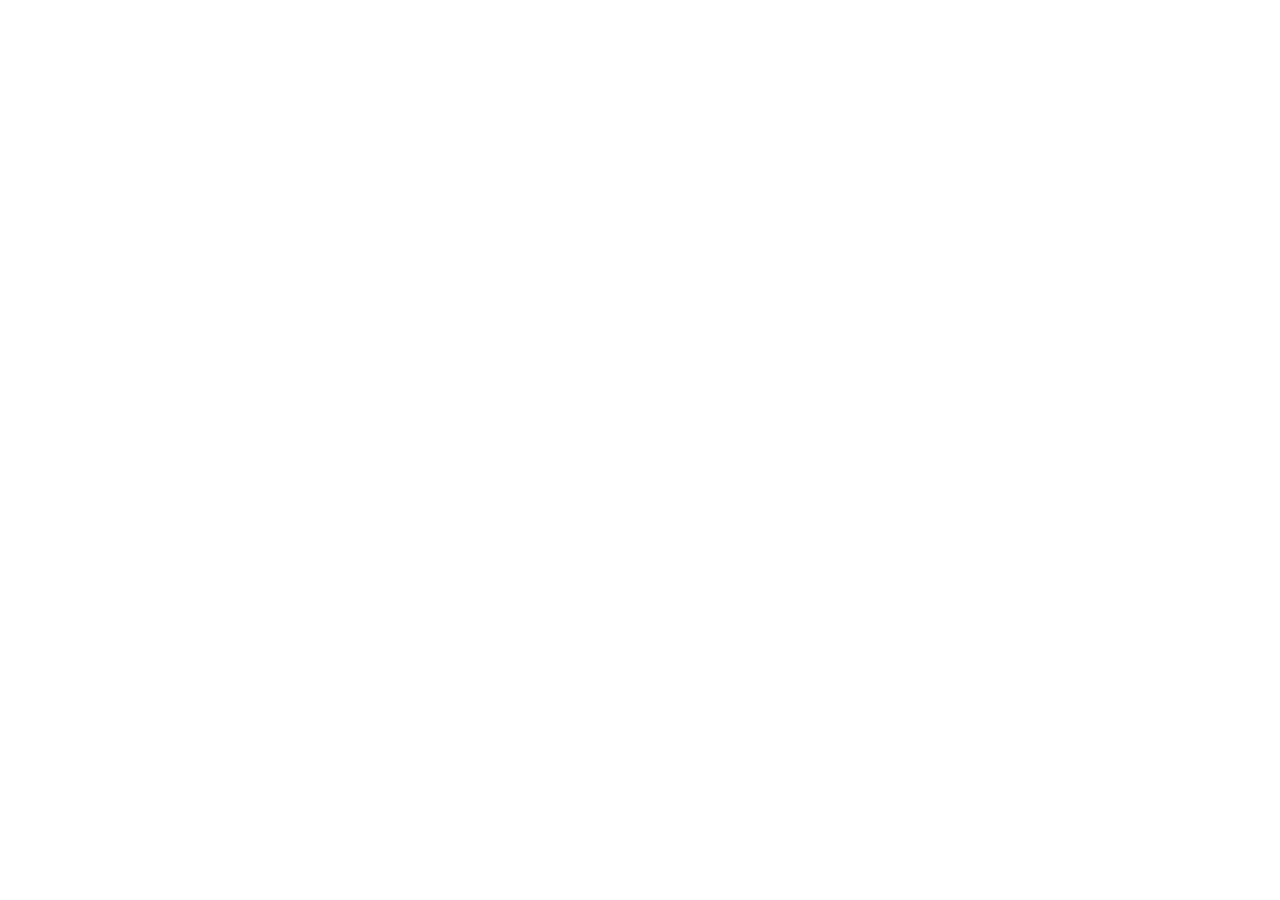
==== index.html @ a141ee7a "deploy: publish DECON website" ====
<!DOCTYPE html>
<html>
<head>
  <!--
    If you are serving your web app in a path other than the root, change the
    href value below to reflect the base path you are serving from.

    The path provided below has to start and end with a slash "/" in order for
    it to work correctly.

    For more details:
    * https://developer.mozilla.org/en-US/docs/Web/HTML/Element/base

    This is a placeholder for base href that will be replaced by the value of
    the `--base-href` argument provided to `flutter build`.
  -->
  <base href="/decon-site/">

  <meta charset="UTF-8">
  <meta content="IE=Edge" http-equiv="X-UA-Compatible">
  <meta name="description" content="DECON 2027: practical clinical conversations, speakers, programme, venue information and registration.">
  <meta name="theme-color" content="#4A153B">

  <!-- iOS meta tags & icons -->
  <meta name="mobile-web-app-capable" content="yes">
  <meta name="apple-mobile-web-app-status-bar-style" content="black">
  <meta name="apple-mobile-web-app-title" content="DECON 2027">
  <link rel="apple-touch-icon" href="icons/Icon-192.png">

  <!-- Favicon -->
  <link rel="icon" type="image/png" href="favicon.png"/>

  <title>DECON 2027</title>
  <link rel="manifest" href="manifest.json">
</head>
<body>
  <!--
    You can customize the "flutter_bootstrap.js" script.
    This is useful to provide a custom configuration to the Flutter loader
    or to give the user feedback during the initialization process.

    For more details:
    * https://docs.flutter.dev/platform-integration/web/initialization
  -->
  <script src="flutter_bootstrap.js" async></script>
</body>
</html>
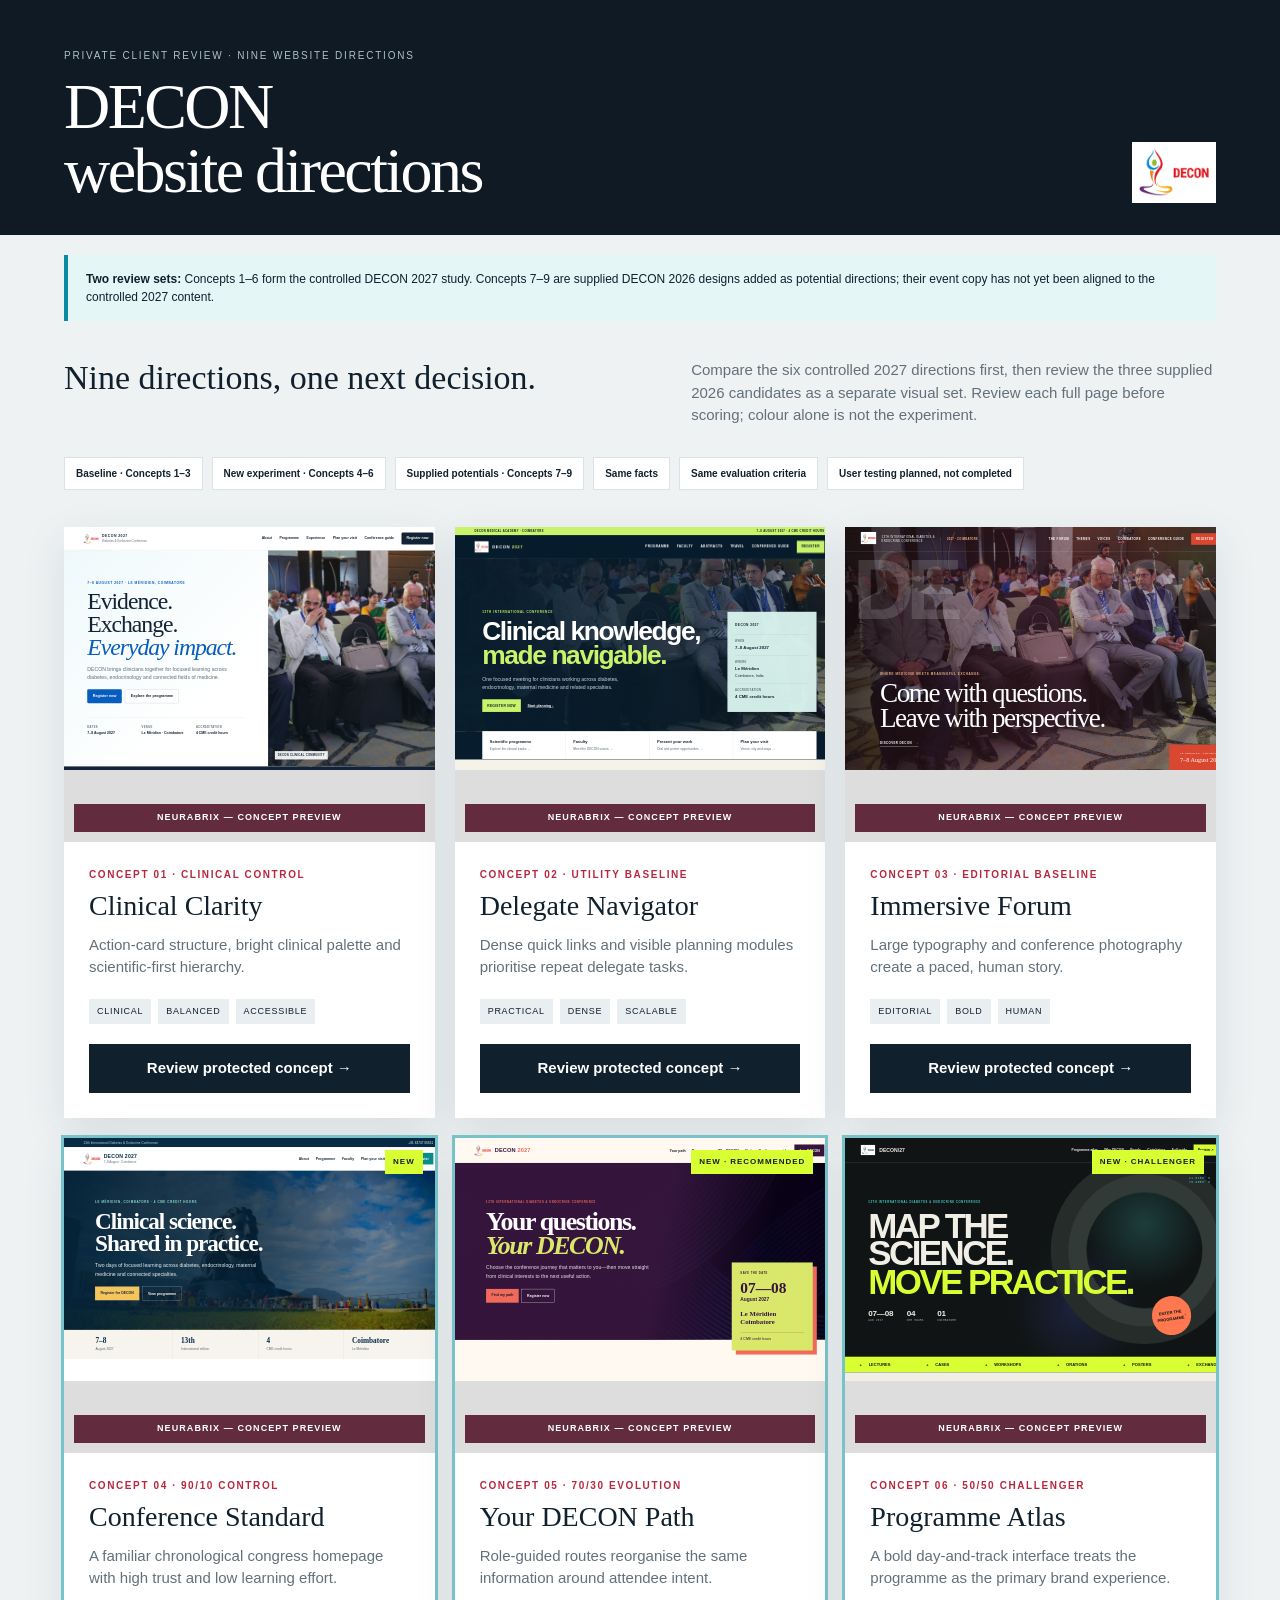
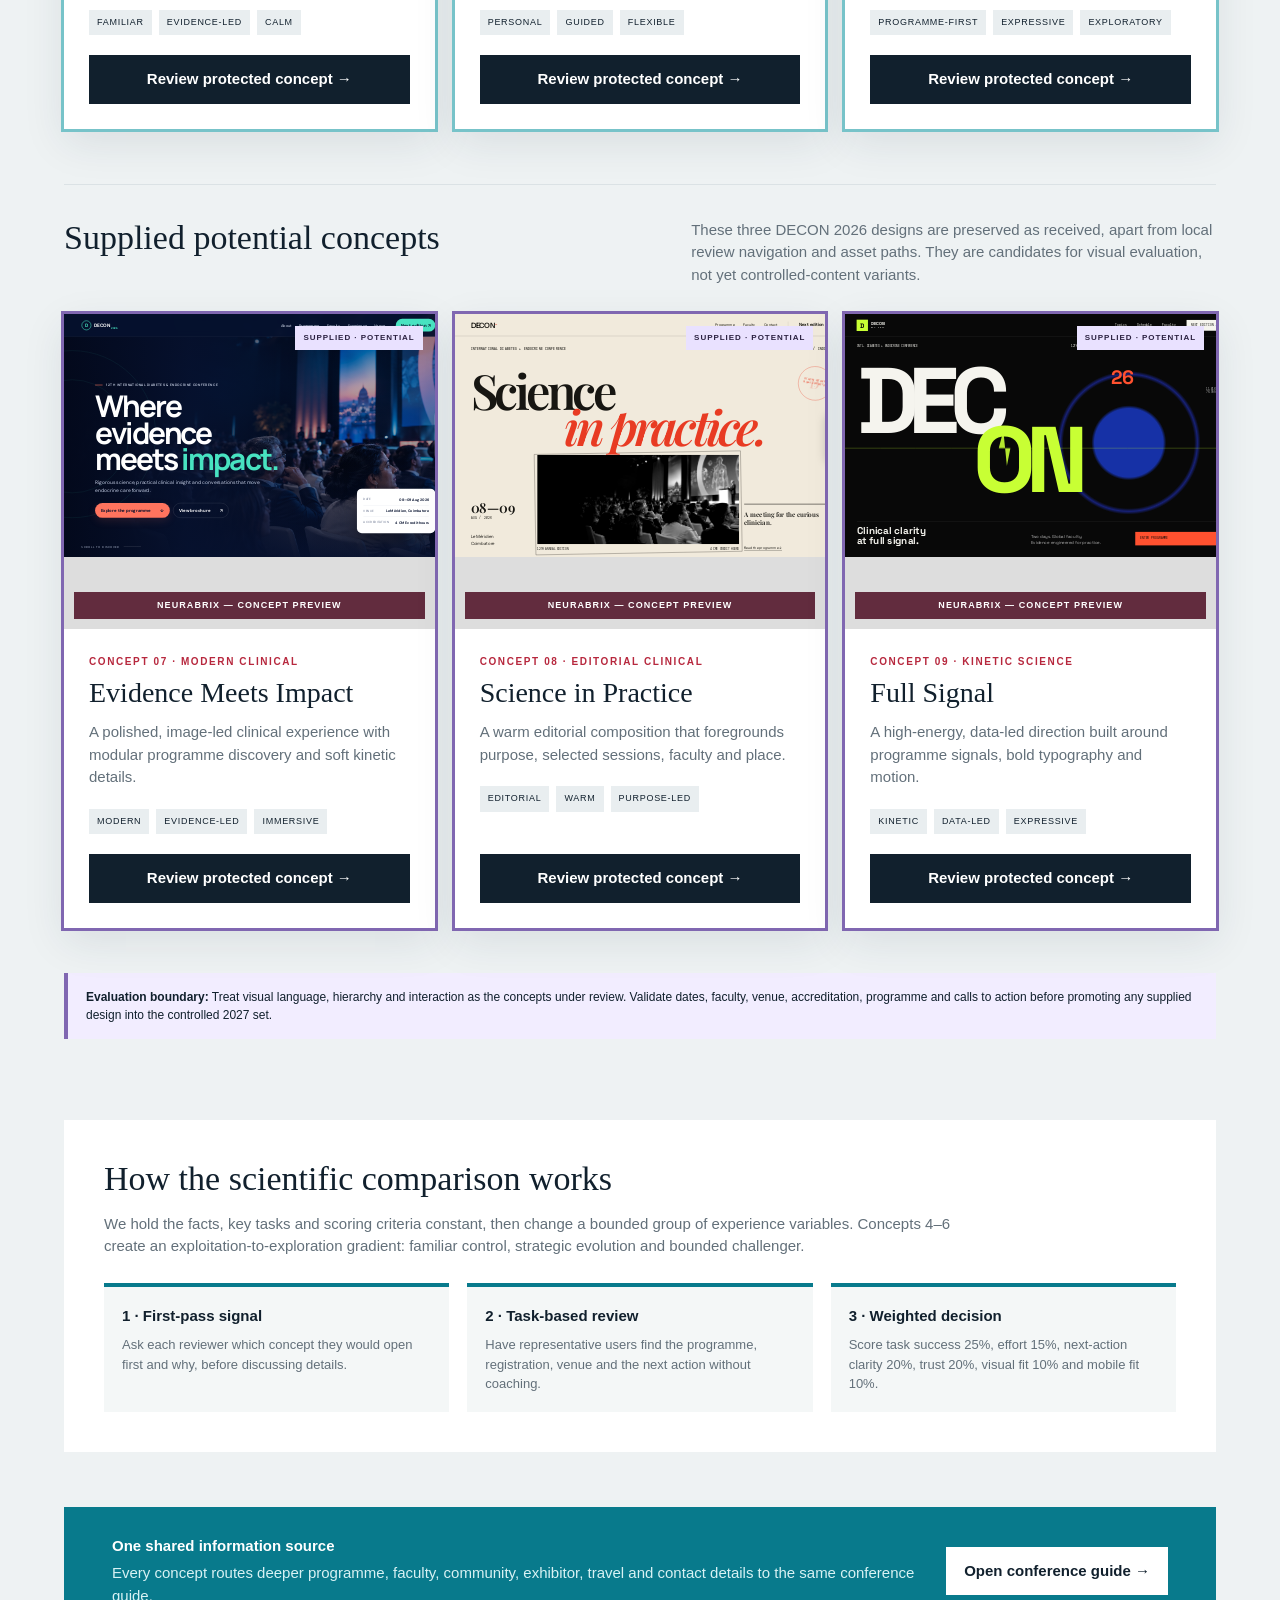
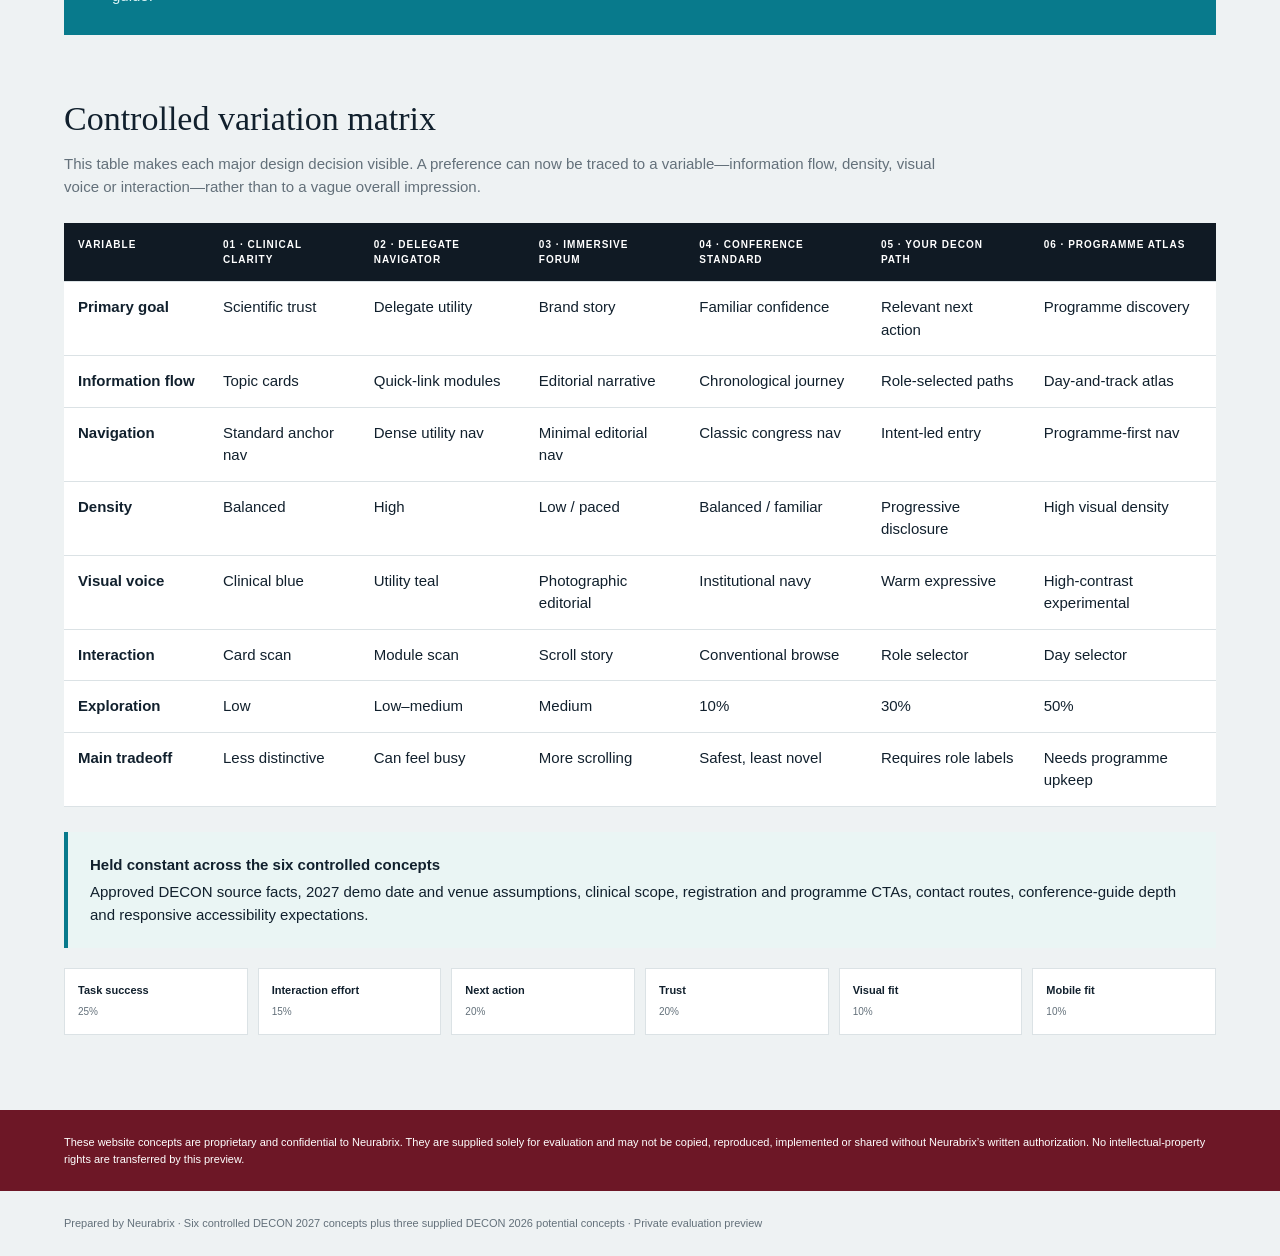
==== commit b101f453: "deploy: publish DECON concept review" ====
--- a/index.html
+++ b/index.html
@@ -1,47 +1,321 @@
-<!DOCTYPE html>
-<html>
+<!doctype html>
+<html lang="en">
 <head>
-  <!--
-    If you are serving your web app in a path other than the root, change the
-    href value below to reflect the base path you are serving from.
-
-    The path provided below has to start and end with a slash "/" in order for
-    it to work correctly.
-
-    For more details:
-    * https://developer.mozilla.org/en-US/docs/Web/HTML/Element/base
-
-    This is a placeholder for base href that will be replaced by the value of
-    the `--base-href` argument provided to `flutter build`.
-  -->
-  <base href="/decon-site/">
-
-  <meta charset="UTF-8">
-  <meta content="IE=Edge" http-equiv="X-UA-Compatible">
-  <meta name="description" content="DECON 2027: practical clinical conversations, speakers, programme, venue information and registration.">
-  <meta name="theme-color" content="#4A153B">
-
-  <!-- iOS meta tags & icons -->
-  <meta name="mobile-web-app-capable" content="yes">
-  <meta name="apple-mobile-web-app-status-bar-style" content="black">
-  <meta name="apple-mobile-web-app-title" content="DECON 2027">
-  <link rel="apple-touch-icon" href="icons/Icon-192.png">
-
-  <!-- Favicon -->
-  <link rel="icon" type="image/png" href="favicon.png"/>
-
-  <title>DECON 2027</title>
-  <link rel="manifest" href="manifest.json">
+<meta charset="utf-8">
+<meta name="viewport" content="width=device-width, initial-scale=1">
+<meta name="robots" content="noindex, nofollow">
+<meta name="description" content="Private review of six controlled DECON 2027 concepts and three supplied DECON 2026 potential concepts.">
+<link rel="canonical" href="https://decon.neurabrix.co/">
+<title>DECON · Nine-concept review</title>
+<style>
+:root{--ink:#11202d;--muted:#63707a;--paper:#eef2f3;--white:#fff;--accent:#b7283e;--teal:#087a8c;--line:#dbe2e5}*{box-sizing:border-box}html{scroll-behavior:smooth}body{margin:0;background:var(--paper);color:var(--ink);font:15px/1.5 Arial,sans-serif;overflow-x:hidden}header{padding:48px clamp(18px,5vw,72px) 32px;background:#101a24;color:white;display:grid;grid-template-columns:1fr auto;gap:30px;align-items:end}header p{margin:0;text-transform:uppercase;letter-spacing:.18em;font-size:10px;color:#adc0cd}h1{font:clamp(36px,5vw,68px)/1 Georgia,serif;margin:12px 0 0;letter-spacing:-.04em}header img{width:84px;background:white;padding:6px}.notice{margin:20px clamp(18px,5vw,72px) 0;padding:15px 18px;background:#e5f6f7;border-left:4px solid #098ca1;font-size:12px}.intro{padding:38px clamp(18px,5vw,72px) 15px;display:grid;grid-template-columns:1fr 1fr;gap:8vw}.intro h2,.method h2,.matrix h2{font:34px Georgia,serif;margin:0}.intro p{color:var(--muted);margin:0}.legend{padding:15px clamp(18px,5vw,72px);display:flex;gap:9px;flex-wrap:wrap}.legend span{background:#fff;padding:8px 11px;border:1px solid var(--line);font-size:10px;font-weight:800}.concepts{padding:22px clamp(18px,5vw,72px) 45px;display:grid;grid-template-columns:repeat(3,minmax(0,1fr));gap:20px}.card{min-width:0;background:white;box-shadow:0 13px 40px rgba(30,50,65,.1);display:flex;flex-direction:column;position:relative}.card.new{outline:3px solid #77c3c9}.new-label{position:absolute;z-index:3;right:12px;top:12px;background:#d8ff32;color:#17202a;padding:6px 8px;text-transform:uppercase;font-size:8px;letter-spacing:.12em;font-weight:900}.preview{height:315px;position:relative;overflow:hidden;background:#ddd}.preview iframe{width:1440px;height:900px;border:0;transform:scale(.27);transform-origin:top left;pointer-events:none}.preview:after{content:'Neurabrix — Concept preview';position:absolute;inset:auto 10px 10px;background:rgba(81,20,40,.88);color:white;padding:7px;text-align:center;text-transform:uppercase;letter-spacing:.12em;font-size:9px;font-weight:900}.body{padding:25px;display:flex;flex-direction:column;flex:1}.number{font-size:10px;text-transform:uppercase;letter-spacing:.16em;font-weight:800;color:var(--accent)}h3{font:28px Georgia,serif;margin:8px 0 12px}.body p{color:var(--muted);margin:0}.tags{display:flex;gap:7px;flex-wrap:wrap;margin:20px 0}.tags span{font-size:9px;text-transform:uppercase;letter-spacing:.08em;background:#e9eef0;padding:6px 8px}.body a{display:block;margin-top:auto;background:var(--ink);color:white;text-align:center;text-decoration:none;padding:13px;font-weight:800}.method{margin:15px clamp(18px,5vw,72px) 55px;background:#fff;padding:40px}.method>p{max-width:880px;color:var(--muted)}.steps{display:grid;grid-template-columns:repeat(3,1fr);gap:18px;margin-top:25px}.steps article{border-top:4px solid var(--teal);padding:18px;background:#f4f7f7}.steps b{display:block;margin-bottom:8px}.steps p{margin:0;color:var(--muted);font-size:13px}.guide{margin:0 clamp(18px,5vw,72px) 65px;background:#087a8c;color:#fff;padding:28px clamp(20px,4vw,48px);display:flex;align-items:center;justify-content:space-between;gap:30px}.guide p{margin:5px 0 0;color:#d8f2f4}.guide a{background:#fff;color:var(--ink);padding:13px 18px;text-decoration:none;font-weight:900;white-space:nowrap}.matrix{padding:0 clamp(18px,5vw,72px) 75px}.matrix>p{color:var(--muted);max-width:900px}.table-wrap{overflow-x:auto;margin-top:25px}table{width:100%;border-collapse:collapse;background:white;min-width:1080px}th,td{text-align:left;padding:14px;border-bottom:1px solid var(--line);vertical-align:top}th{font-size:10px;text-transform:uppercase;letter-spacing:.1em;background:#101a24;color:#fff}td:first-child{font-weight:800;position:sticky;left:0;background:#fff;min-width:145px}.constant{background:#eaf5f4;padding:22px;margin-top:25px;border-left:4px solid var(--teal)}.constant b{display:block;margin-bottom:5px}.score{display:grid;grid-template-columns:repeat(6,1fr);gap:10px;margin-top:20px}.score div{background:#fff;border:1px solid var(--line);padding:13px}.score b{display:block;font-size:11px}.score span{color:var(--muted);font-size:10px}.confidential{padding:24px clamp(18px,5vw,72px);background:#6d1726;color:white;font-size:11px}footer{padding:24px clamp(18px,5vw,72px);font-size:11px;color:var(--muted)}@media(max-width:1050px){.concepts{grid-template-columns:1fr 1fr}.preview{height:350px}.preview iframe{transform:scale(.31)}.intro{grid-template-columns:1fr}.steps{grid-template-columns:1fr}.score{grid-template-columns:1fr 1fr 1fr}}@media(max-width:650px){header{grid-template-columns:1fr;padding-top:30px}header img{display:none}.concepts{grid-template-columns:1fr;padding-left:12px;padding-right:12px}.preview{height:230px}.preview iframe{transform:scale(.19)}.intro,.matrix{padding-left:18px;padding-right:18px}.notice{margin-left:12px;margin-right:12px}.method{margin-left:12px;margin-right:12px;padding:24px}.guide{margin-left:12px;margin-right:12px;display:block}.guide a{display:block;margin-top:18px;white-space:normal;text-align:center}.score{grid-template-columns:1fr 1fr}}@media(max-width:180px){body *{overflow-wrap:anywhere;min-width:0}header,.intro,.matrix{padding-left:8px;padding-right:8px}.notice,.method{margin-left:6px;margin-right:6px;padding:10px}.concepts{padding-left:6px;padding-right:6px}.guide{margin-left:6px;margin-right:6px;padding:10px}.guide a{padding:8px}.body{padding:12px}.preview iframe{transform:scale(.085)}h1{font-size:28px}.score{grid-template-columns:1fr}}
+</style>
+<style>
+.potential-set{padding:10px 0 30px}.potential-heading{margin:0 clamp(18px,5vw,72px);padding:34px 0 0;border-top:1px solid var(--line);display:grid;grid-template-columns:1fr 1fr;gap:8vw}.potential-heading h2{font:34px Georgia,serif;margin:0}.potential-heading p{margin:0;color:var(--muted)}.potential-concepts{padding-top:28px}.card.potential{outline:3px solid #8067b1}.potential-label{position:absolute;z-index:3;right:12px;top:12px;background:#e9e1ff;color:#2b2141;padding:6px 8px;text-transform:uppercase;font-size:8px;letter-spacing:.12em;font-weight:900}.potential-note{margin:0 clamp(18px,5vw,72px) 36px;padding:15px 18px;background:#f2edff;border-left:4px solid #8067b1;font-size:12px}@media(max-width:1050px){.potential-heading{grid-template-columns:1fr}}@media(max-width:650px){.potential-heading{margin-left:18px;margin-right:18px}.potential-note{margin-left:12px;margin-right:12px}}@media(max-width:180px){.potential-heading{margin-left:8px;margin-right:8px}.potential-note{margin-left:6px;margin-right:6px;padding:10px}}
+</style>
 </head>
 <body>
-  <!--
-    You can customize the "flutter_bootstrap.js" script.
-    This is useful to provide a custom configuration to the Flutter loader
-    or to give the user feedback during the initialization process.
-
-    For more details:
-    * https://docs.flutter.dev/platform-integration/web/initialization
-  -->
-  <script src="flutter_bootstrap.js" async></script>
+<header>
+<div>
+<p>Private client review · Nine website directions</p>
+<h1>DECON<br>website directions</h1>
+</div>
+<img src="assets/images/decon-logo.png" alt="DECON Medical Academy">
+</header>
+<div class="notice">
+<b>Two review sets:</b> Concepts 1–6 form the controlled DECON 2027 study. Concepts 7–9 are supplied DECON 2026 designs added as potential directions; their event copy has not yet been aligned to the controlled 2027 content.</div>
+<section class="intro">
+<div>
+<h2>Nine directions, one next decision.</h2>
+</div>
+<p>Compare the six controlled 2027 directions first, then review the three supplied 2026 candidates as a separate visual set. Review each full page before scoring; colour alone is not the experiment.</p>
+</section>
+<div class="legend">
+<span>Baseline · Concepts 1–3</span>
+<span>New experiment · Concepts 4–6</span>
+<span>Supplied potentials · Concepts 7–9</span>
+<span>Same facts</span>
+<span>Same evaluation criteria</span>
+<span>User testing planned, not completed</span>
+</div>
+<section class="concepts" aria-label="Controlled DECON 2027 website concepts">
+  <article class="card">
+<div class="preview">
+<iframe src="concept-01/" title="Clinical Clarity thumbnail">
+</iframe>
+</div>
+<div class="body">
+<span class="number">Concept 01 · Clinical control</span>
+<h3>Clinical Clarity</h3>
+<p>Action-card structure, bright clinical palette and scientific-first hierarchy.</p>
+<div class="tags">
+<span>Clinical</span>
+<span>Balanced</span>
+<span>Accessible</span>
+</div>
+<a href="preview/concept-01.html">Review protected concept →</a>
+</div>
+</article>
+  <article class="card">
+<div class="preview">
+<iframe src="concept-02/" title="Delegate Navigator thumbnail">
+</iframe>
+</div>
+<div class="body">
+<span class="number">Concept 02 · Utility baseline</span>
+<h3>Delegate Navigator</h3>
+<p>Dense quick links and visible planning modules prioritise repeat delegate tasks.</p>
+<div class="tags">
+<span>Practical</span>
+<span>Dense</span>
+<span>Scalable</span>
+</div>
+<a href="preview/concept-02.html">Review protected concept →</a>
+</div>
+</article>
+  <article class="card">
+<div class="preview">
+<iframe src="concept-03/" title="Immersive Forum thumbnail">
+</iframe>
+</div>
+<div class="body">
+<span class="number">Concept 03 · Editorial baseline</span>
+<h3>Immersive Forum</h3>
+<p>Large typography and conference photography create a paced, human story.</p>
+<div class="tags">
+<span>Editorial</span>
+<span>Bold</span>
+<span>Human</span>
+</div>
+<a href="preview/concept-03.html">Review protected concept →</a>
+</div>
+</article>
+  <article class="card new">
+<span class="new-label">New</span>
+<div class="preview">
+<iframe src="concept-04/" title="Conference Standard thumbnail">
+</iframe>
+</div>
+<div class="body">
+<span class="number">Concept 04 · 90/10 control</span>
+<h3>Conference Standard</h3>
+<p>A familiar chronological congress homepage with high trust and low learning effort.</p>
+<div class="tags">
+<span>Familiar</span>
+<span>Evidence-led</span>
+<span>Calm</span>
+</div>
+<a href="preview/concept-04.html">Review protected concept →</a>
+</div>
+</article>
+  <article class="card new">
+<span class="new-label">New · Recommended</span>
+<div class="preview">
+<iframe src="concept-05/" title="Your DECON Path thumbnail">
+</iframe>
+</div>
+<div class="body">
+<span class="number">Concept 05 · 70/30 evolution</span>
+<h3>Your DECON Path</h3>
+<p>Role-guided routes reorganise the same information around attendee intent.</p>
+<div class="tags">
+<span>Personal</span>
+<span>Guided</span>
+<span>Flexible</span>
+</div>
+<a href="preview/concept-05.html">Review protected concept →</a>
+</div>
+</article>
+  <article class="card new">
+<span class="new-label">New · Challenger</span>
+<div class="preview">
+<iframe src="concept-06/" title="Programme Atlas thumbnail">
+</iframe>
+</div>
+<div class="body">
+<span class="number">Concept 06 · 50/50 challenger</span>
+<h3>Programme Atlas</h3>
+<p>A bold day-and-track interface treats the programme as the primary brand experience.</p>
+<div class="tags">
+<span>Programme-first</span>
+<span>Expressive</span>
+<span>Exploratory</span>
+</div>
+<a href="preview/concept-06.html">Review protected concept →</a>
+</div>
+</article>
+</section>
+<section class="potential-set" aria-labelledby="potential-concepts-title">
+<div class="potential-heading">
+<h2 id="potential-concepts-title">Supplied potential concepts</h2>
+<p>These three DECON 2026 designs are preserved as received, apart from local review navigation and asset paths. They are candidates for visual evaluation, not yet controlled-content variants.</p>
+</div>
+<div class="concepts potential-concepts">
+<article class="card potential">
+<span class="potential-label">Supplied · Potential</span>
+<div class="preview"><iframe src="concept-07/" title="Evidence Meets Impact thumbnail"></iframe></div>
+<div class="body"><span class="number">Concept 07 · Modern clinical</span><h3>Evidence Meets Impact</h3><p>A polished, image-led clinical experience with modular programme discovery and soft kinetic details.</p><div class="tags"><span>Modern</span><span>Evidence-led</span><span>Immersive</span></div><a href="preview/concept-07.html">Review protected concept →</a></div>
+</article>
+<article class="card potential">
+<span class="potential-label">Supplied · Potential</span>
+<div class="preview"><iframe src="concept-08/" title="Science in Practice thumbnail"></iframe></div>
+<div class="body"><span class="number">Concept 08 · Editorial clinical</span><h3>Science in Practice</h3><p>A warm editorial composition that foregrounds purpose, selected sessions, faculty and place.</p><div class="tags"><span>Editorial</span><span>Warm</span><span>Purpose-led</span></div><a href="preview/concept-08.html">Review protected concept →</a></div>
+</article>
+<article class="card potential">
+<span class="potential-label">Supplied · Potential</span>
+<div class="preview"><iframe src="concept-09/" title="Full Signal thumbnail"></iframe></div>
+<div class="body"><span class="number">Concept 09 · Kinetic science</span><h3>Full Signal</h3><p>A high-energy, data-led direction built around programme signals, bold typography and motion.</p><div class="tags"><span>Kinetic</span><span>Data-led</span><span>Expressive</span></div><a href="preview/concept-09.html">Review protected concept →</a></div>
+</article>
+</div>
+<div class="potential-note"><b>Evaluation boundary:</b> Treat visual language, hierarchy and interaction as the concepts under review. Validate dates, faculty, venue, accreditation, programme and calls to action before promoting any supplied design into the controlled 2027 set.</div>
+</section>
+<section class="method">
+<h2>How the scientific comparison works</h2>
+<p>We hold the facts, key tasks and scoring criteria constant, then change a bounded group of experience variables. Concepts 4–6 create an exploitation-to-exploration gradient: familiar control, strategic evolution and bounded challenger.</p>
+<div class="steps">
+<article>
+<b>1 · First-pass signal</b>
+<p>Ask each reviewer which concept they would open first and why, before discussing details.</p>
+</article>
+<article>
+<b>2 · Task-based review</b>
+<p>Have representative users find the programme, registration, venue and the next action without coaching.</p>
+</article>
+<article>
+<b>3 · Weighted decision</b>
+<p>Score task success 25%, effort 15%, next-action clarity 20%, trust 20%, visual fit 10% and mobile fit 10%.</p>
+</article>
+</div>
+</section>
+<section class="guide">
+<div>
+<b>One shared information source</b>
+<p>Every concept routes deeper programme, faculty, community, exhibitor, travel and contact details to the same conference guide.</p>
+</div>
+<a href="conference-guide/">Open conference guide →</a>
+</section>
+<section class="matrix">
+<h2>Controlled variation matrix</h2>
+<p>This table makes each major design decision visible. A preference can now be traced to a variable—information flow, density, visual voice or interaction—rather than to a vague overall impression.</p>
+<div class="table-wrap">
+<table>
+<thead>
+<tr>
+<th>Variable</th>
+<th>01 · Clinical Clarity</th>
+<th>02 · Delegate Navigator</th>
+<th>03 · Immersive Forum</th>
+<th>04 · Conference Standard</th>
+<th>05 · Your DECON Path</th>
+<th>06 · Programme Atlas</th>
+</tr>
+</thead>
+<tbody>
+<tr>
+<td>Primary goal</td>
+<td>Scientific trust</td>
+<td>Delegate utility</td>
+<td>Brand story</td>
+<td>Familiar confidence</td>
+<td>Relevant next action</td>
+<td>Programme discovery</td>
+</tr>
+<tr>
+<td>Information flow</td>
+<td>Topic cards</td>
+<td>Quick-link modules</td>
+<td>Editorial narrative</td>
+<td>Chronological journey</td>
+<td>Role-selected paths</td>
+<td>Day-and-track atlas</td>
+</tr>
+<tr>
+<td>Navigation</td>
+<td>Standard anchor nav</td>
+<td>Dense utility nav</td>
+<td>Minimal editorial nav</td>
+<td>Classic congress nav</td>
+<td>Intent-led entry</td>
+<td>Programme-first nav</td>
+</tr>
+<tr>
+<td>Density</td>
+<td>Balanced</td>
+<td>High</td>
+<td>Low / paced</td>
+<td>Balanced / familiar</td>
+<td>Progressive disclosure</td>
+<td>High visual density</td>
+</tr>
+<tr>
+<td>Visual voice</td>
+<td>Clinical blue</td>
+<td>Utility teal</td>
+<td>Photographic editorial</td>
+<td>Institutional navy</td>
+<td>Warm expressive</td>
+<td>High-contrast experimental</td>
+</tr>
+<tr>
+<td>Interaction</td>
+<td>Card scan</td>
+<td>Module scan</td>
+<td>Scroll story</td>
+<td>Conventional browse</td>
+<td>Role selector</td>
+<td>Day selector</td>
+</tr>
+<tr>
+<td>Exploration</td>
+<td>Low</td>
+<td>Low–medium</td>
+<td>Medium</td>
+<td>10%</td>
+<td>30%</td>
+<td>50%</td>
+</tr>
+<tr>
+<td>Main tradeoff</td>
+<td>Less distinctive</td>
+<td>Can feel busy</td>
+<td>More scrolling</td>
+<td>Safest, least novel</td>
+<td>Requires role labels</td>
+<td>Needs programme upkeep</td>
+</tr>
+</tbody>
+</table>
+</div>
+<div class="constant">
+<b>Held constant across the six controlled concepts</b>Approved DECON source facts, 2027 demo date and venue assumptions, clinical scope, registration and programme CTAs, contact routes, conference-guide depth and responsive accessibility expectations.</div>
+<div class="score">
+<div>
+<b>Task success</b>
+<span>25%</span>
+</div>
+<div>
+<b>Interaction effort</b>
+<span>15%</span>
+</div>
+<div>
+<b>Next action</b>
+<span>20%</span>
+</div>
+<div>
+<b>Trust</b>
+<span>20%</span>
+</div>
+<div>
+<b>Visual fit</b>
+<span>10%</span>
+</div>
+<div>
+<b>Mobile fit</b>
+<span>10%</span>
+</div>
+</div>
+</section>
+<div class="confidential">These website concepts are proprietary and confidential to Neurabrix. They are supplied solely for evaluation and may not be copied, reproduced, implemented or shared without Neurabrix’s written authorization. No intellectual-property rights are transferred by this preview.</div>
+<footer>Prepared by Neurabrix · Six controlled DECON 2027 concepts plus three supplied DECON 2026 potential concepts · Private evaluation preview</footer>
 </body>
 </html>
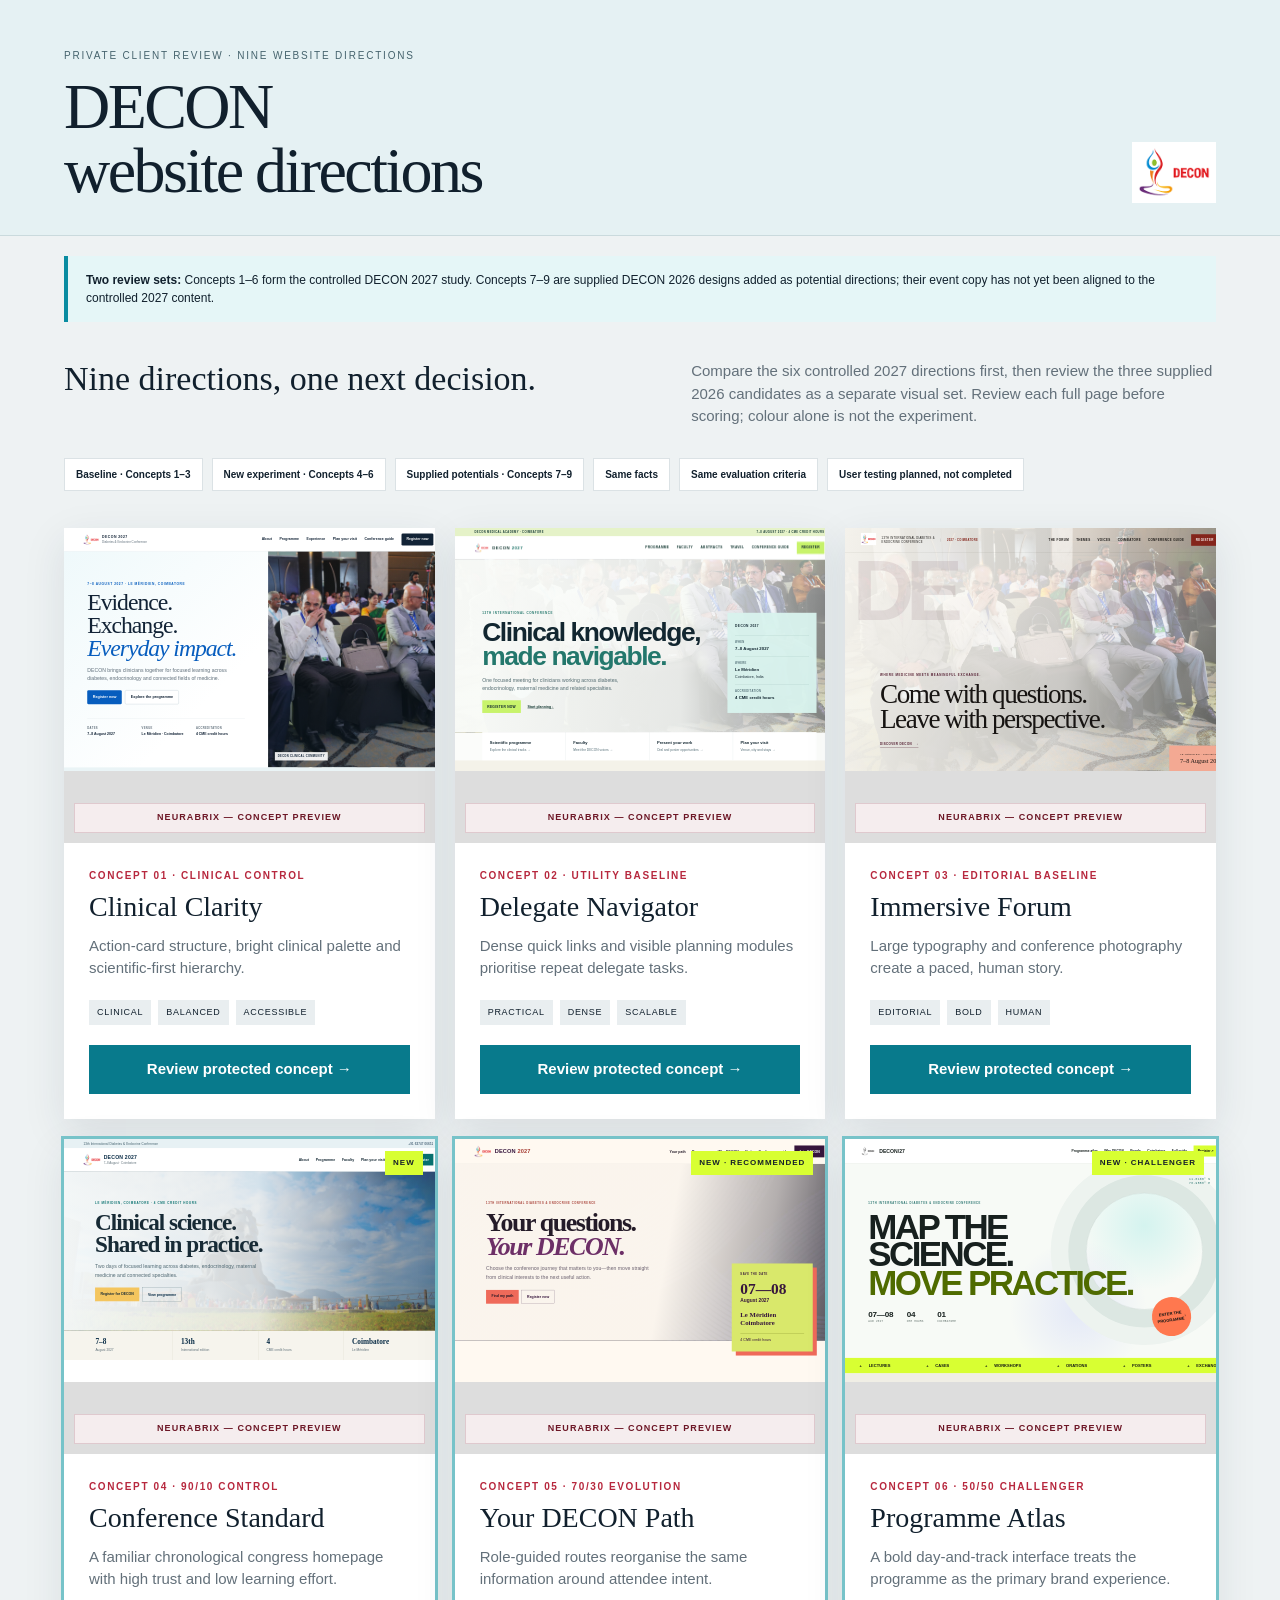
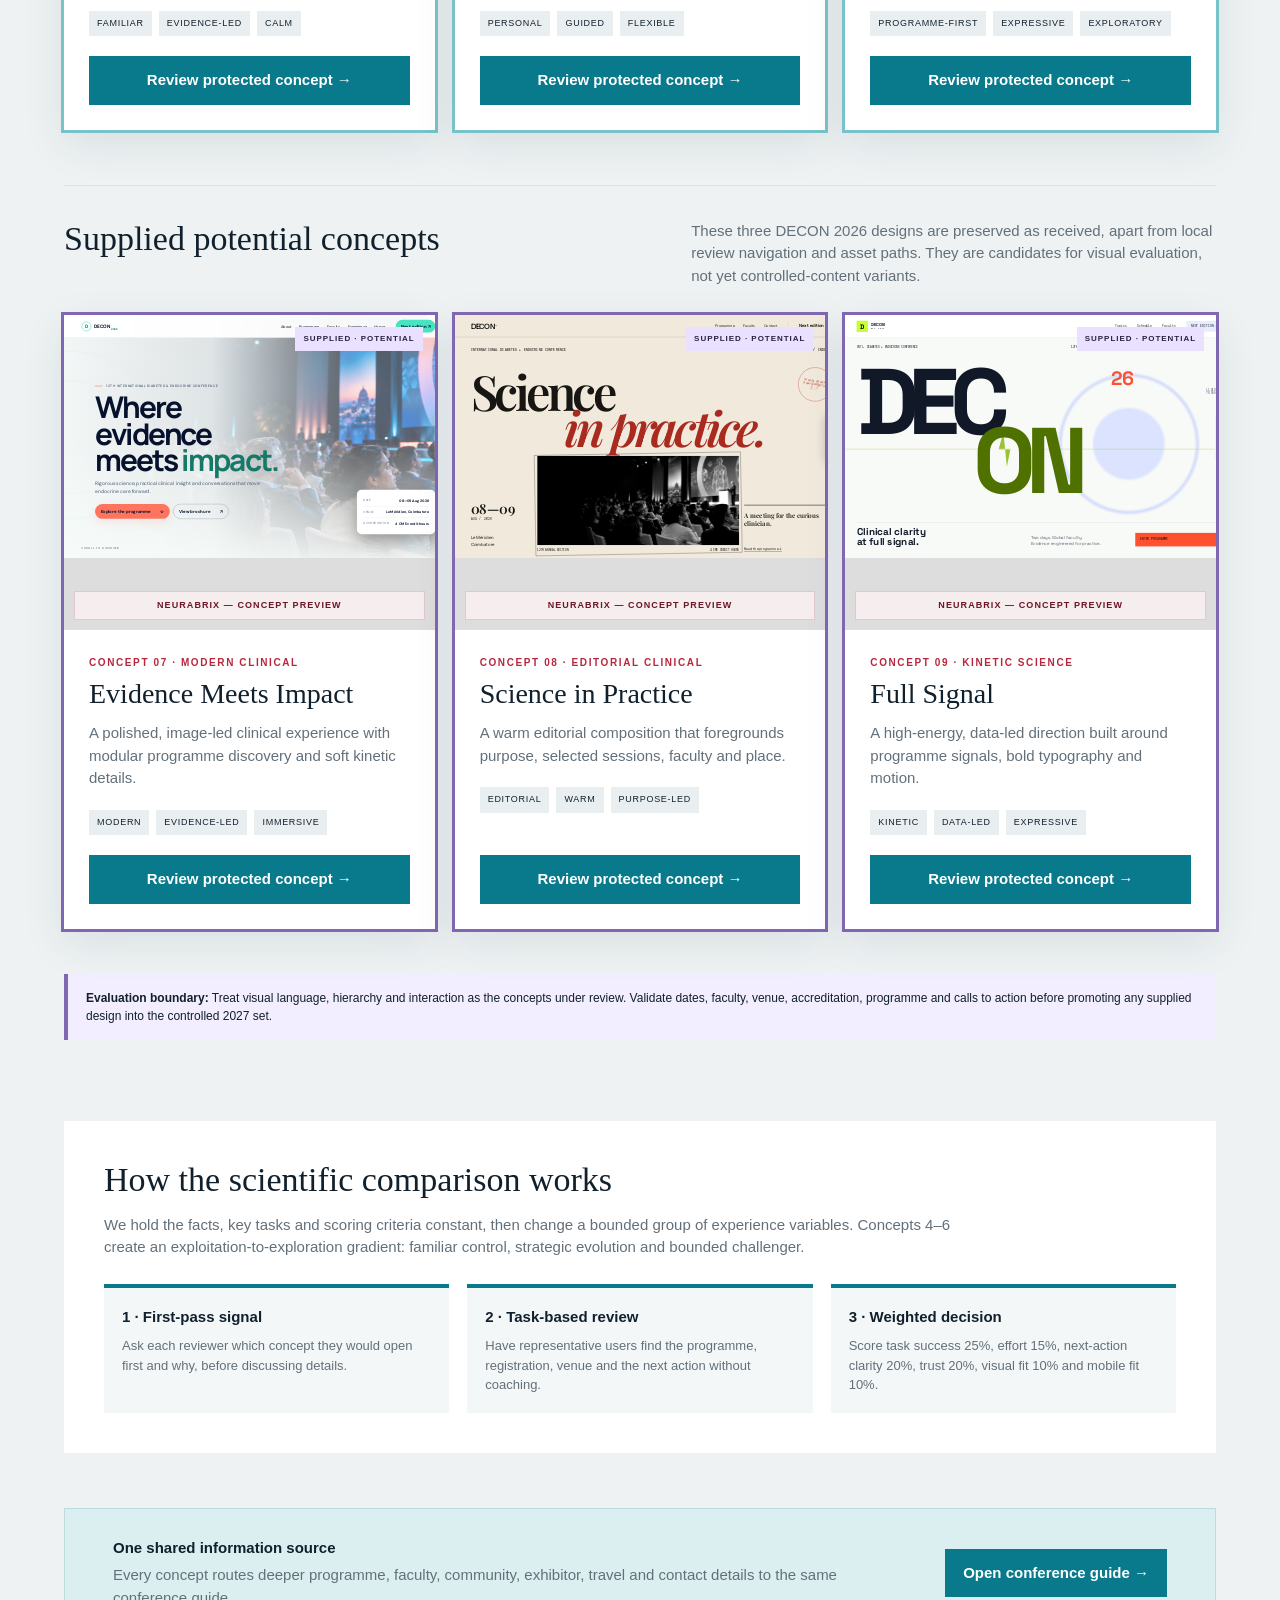
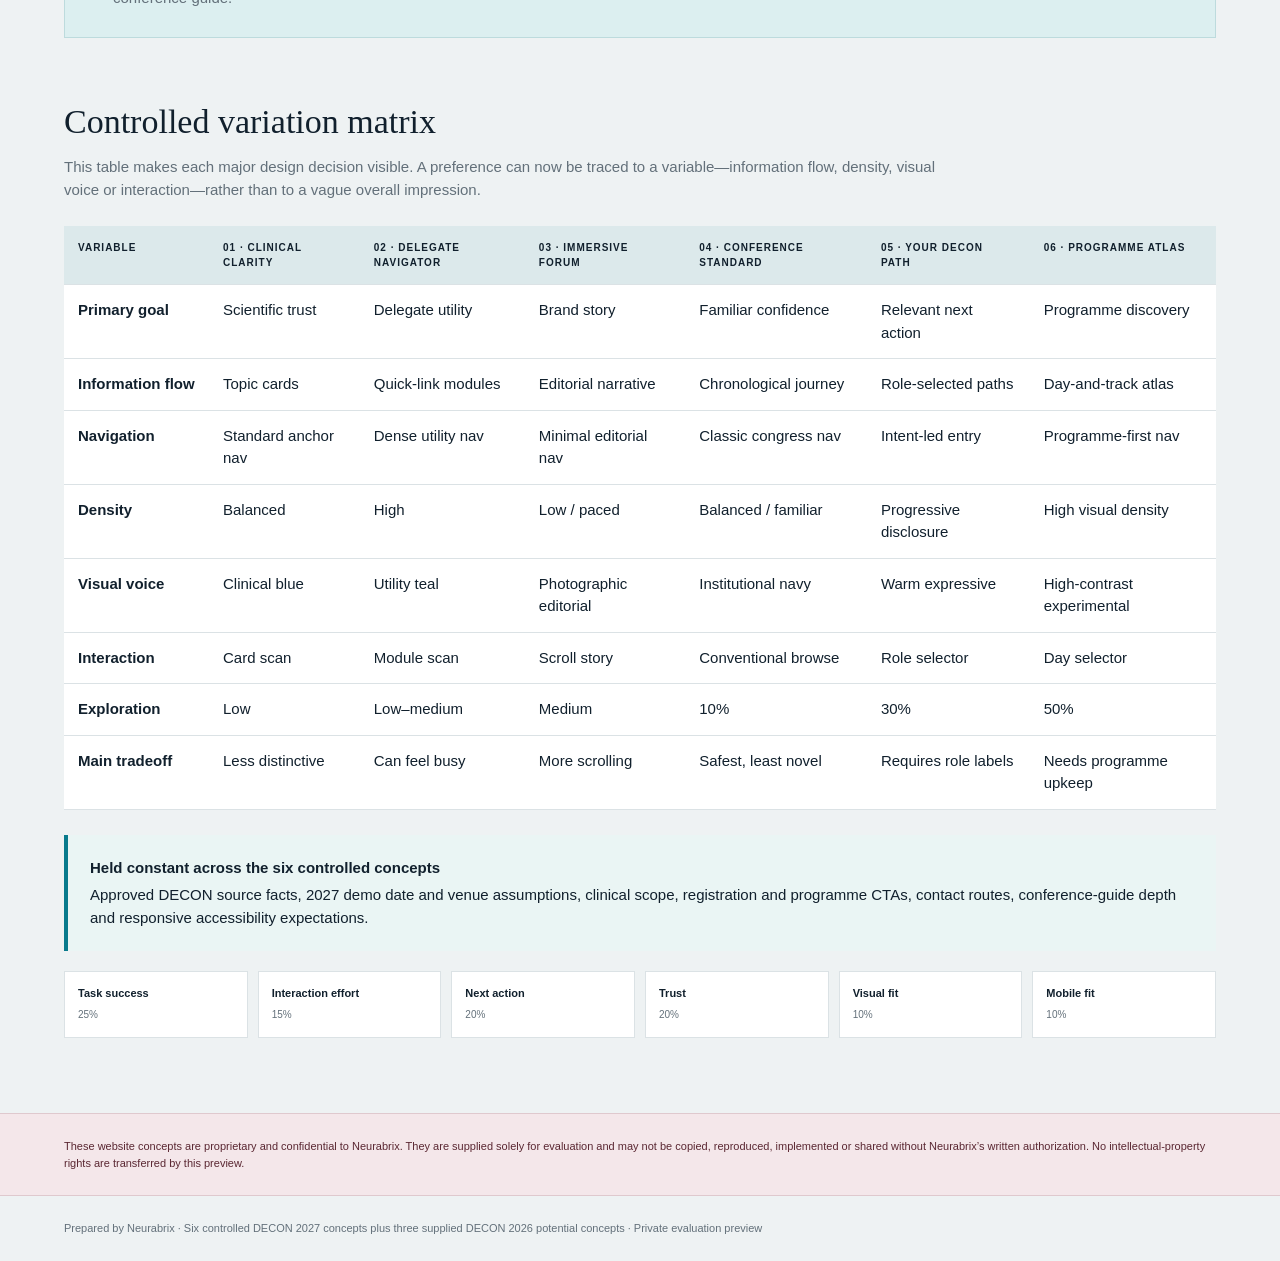
==== commit 46608e25: "deploy: publish DECON concept review" ====
--- a/index.html
+++ b/index.html
@@ -13,6 +13,17 @@
 <style>
 .potential-set{padding:10px 0 30px}.potential-heading{margin:0 clamp(18px,5vw,72px);padding:34px 0 0;border-top:1px solid var(--line);display:grid;grid-template-columns:1fr 1fr;gap:8vw}.potential-heading h2{font:34px Georgia,serif;margin:0}.potential-heading p{margin:0;color:var(--muted)}.potential-concepts{padding-top:28px}.card.potential{outline:3px solid #8067b1}.potential-label{position:absolute;z-index:3;right:12px;top:12px;background:#e9e1ff;color:#2b2141;padding:6px 8px;text-transform:uppercase;font-size:8px;letter-spacing:.12em;font-weight:900}.potential-note{margin:0 clamp(18px,5vw,72px) 36px;padding:15px 18px;background:#f2edff;border-left:4px solid #8067b1;font-size:12px}@media(max-width:1050px){.potential-heading{grid-template-columns:1fr}}@media(max-width:650px){.potential-heading{margin-left:18px;margin-right:18px}.potential-note{margin-left:12px;margin-right:12px}}@media(max-width:180px){.potential-heading{margin-left:8px;margin-right:8px}.potential-note{margin-left:6px;margin-right:6px;padding:10px}}
 </style>
+<style>
+header{background:#e5f1f3;color:var(--ink);border-bottom:1px solid #cadadd}
+header p{color:#45636d}
+.preview:after{background:rgba(247,238,240,.94);color:#6d1726;border:1px solid #dfc9ce}
+.body a{background:var(--teal);color:#fff}
+.guide{background:#dceff0;color:var(--ink);border:1px solid #bddbdd}
+.guide p{color:var(--muted)}
+.guide a{background:var(--teal);color:#fff}
+th{background:#dce9eb;color:var(--ink)}
+.confidential{background:#f4e7ea;color:#5a2732;border-top:1px solid #dfc9ce;border-bottom:1px solid #dfc9ce}
+</style>
 </head>
 <body>
 <header>
